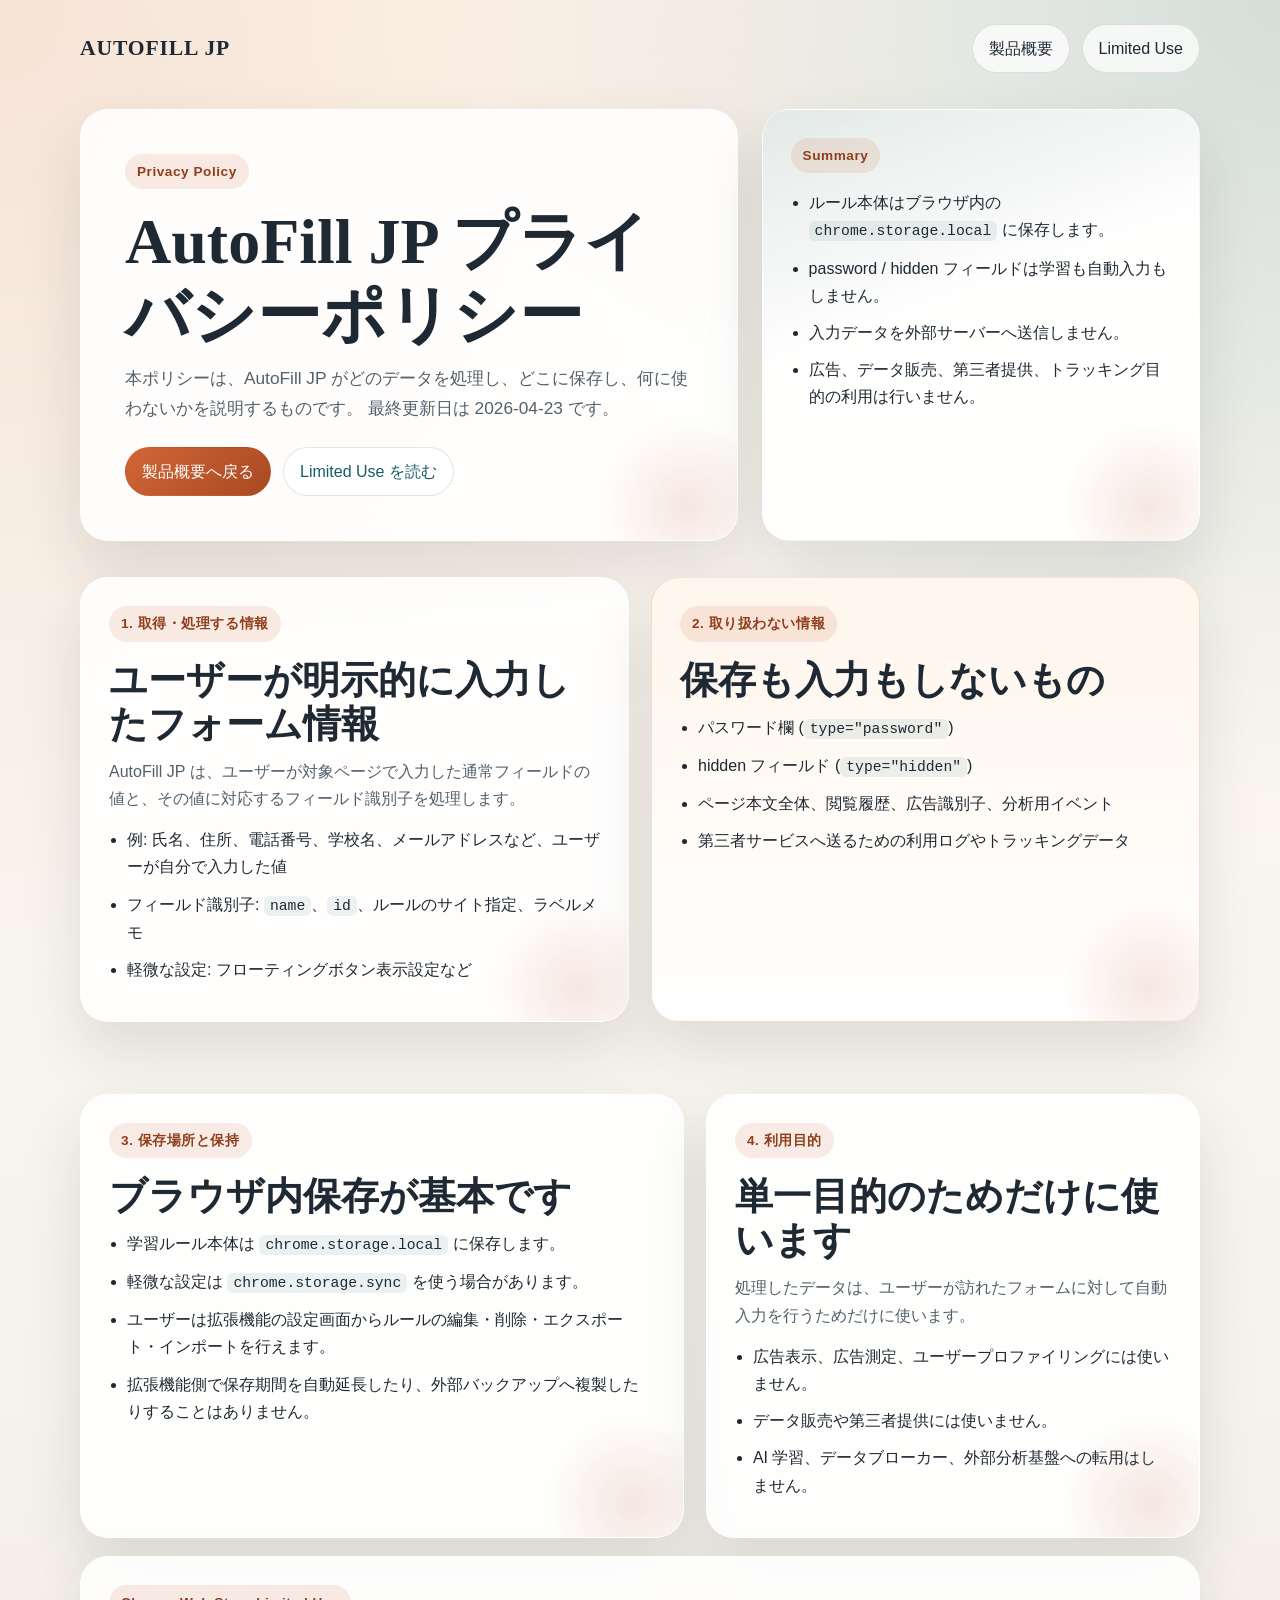
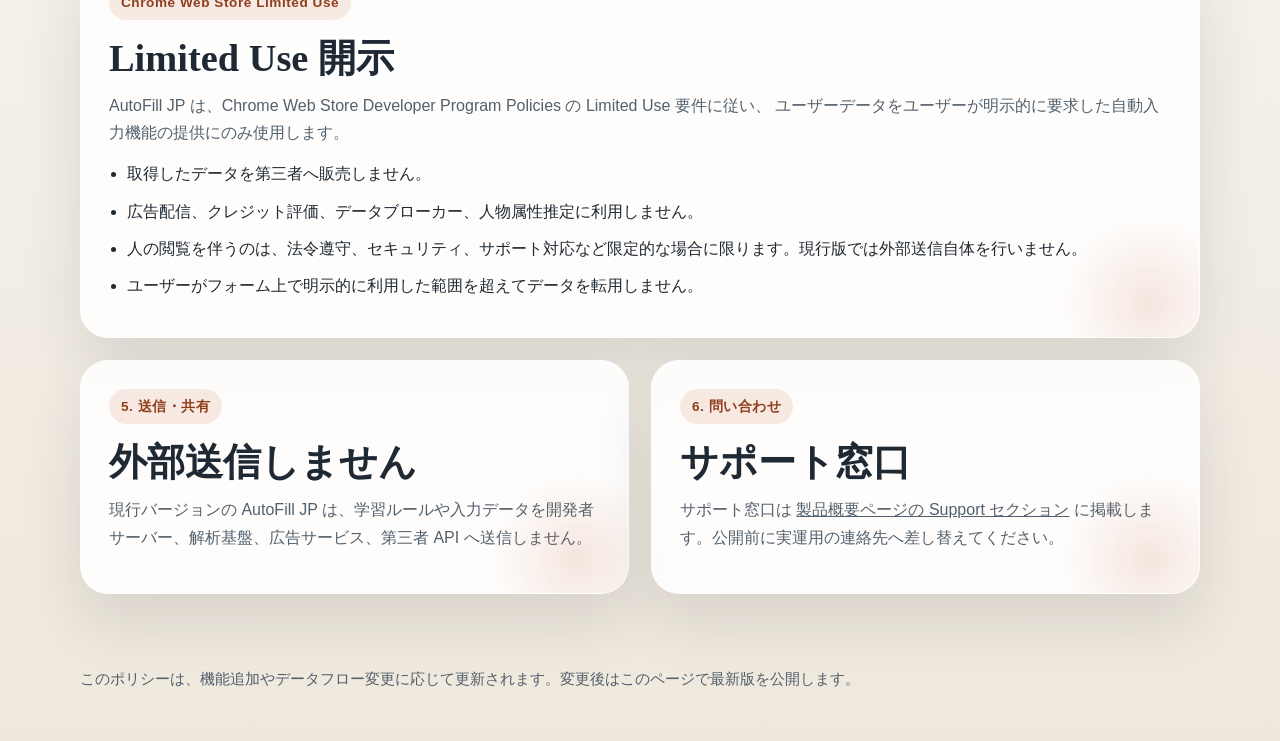
==== docs/privacy.html @ 1f1d7c93 "Prepare AutoFill JP for public release" ====
<!DOCTYPE html>
<html lang="ja">
<head>
  <meta charset="UTF-8">
  <meta name="viewport" content="width=device-width, initial-scale=1.0">
  <title>AutoFill JP | プライバシーポリシー</title>
  <meta name="description" content="AutoFill JP のプライバシーポリシーと Chrome Web Store Limited Use 開示です。">
  <link rel="stylesheet" href="site.css">
</head>
<body>
  <header class="site-header">
    <div class="shell nav">
      <div class="brand">AutoFill JP</div>
      <nav class="nav-links" aria-label="グローバルナビゲーション">
        <a href="./index.html">製品概要</a>
        <a href="#limited-use">Limited Use</a>
      </nav>
    </div>
  </header>

  <main class="shell">
    <section class="hero">
      <article class="hero-copy">
        <p class="eyebrow">Privacy Policy</p>
        <h1>AutoFill JP プライバシーポリシー</h1>
        <p class="lead">
          本ポリシーは、AutoFill JP がどのデータを処理し、どこに保存し、何に使わないかを説明するものです。
          最終更新日は 2026-04-23 です。
        </p>
        <div class="hero-actions">
          <a class="button-link primary" href="./index.html">製品概要へ戻る</a>
          <a class="button-link secondary" href="#limited-use">Limited Use を読む</a>
        </div>
      </article>

      <aside class="hero-panel">
        <p class="eyebrow">Summary</p>
        <ul>
          <li>ルール本体はブラウザ内の <code>chrome.storage.local</code> に保存します。</li>
          <li>password / hidden フィールドは学習も自動入力もしません。</li>
          <li>入力データを外部サーバーへ送信しません。</li>
          <li>広告、データ販売、第三者提供、トラッキング目的の利用は行いません。</li>
        </ul>
      </aside>
    </section>

    <section class="grid">
      <article class="card">
        <p class="eyebrow">1. 取得・処理する情報</p>
        <h2>ユーザーが明示的に入力したフォーム情報</h2>
        <p>AutoFill JP は、ユーザーが対象ページで入力した通常フィールドの値と、その値に対応するフィールド識別子を処理します。</p>
        <ul class="check-list">
          <li>例: 氏名、住所、電話番号、学校名、メールアドレスなど、ユーザーが自分で入力した値</li>
          <li>フィールド識別子: <code>name</code>、<code>id</code>、ルールのサイト指定、ラベルメモ</li>
          <li>軽微な設定: フローティングボタン表示設定など</li>
        </ul>
      </article>

      <article class="card caution">
        <p class="eyebrow">2. 取り扱わない情報</p>
        <h2>保存も入力もしないもの</h2>
        <ul class="check-list">
          <li>パスワード欄 (<code>type="password"</code>)</li>
          <li>hidden フィールド (<code>type="hidden"</code>)</li>
          <li>ページ本文全体、閲覧履歴、広告識別子、分析用イベント</li>
          <li>第三者サービスへ送るための利用ログやトラッキングデータ</li>
        </ul>
      </article>
    </section>

    <section class="split">
      <article class="card">
        <p class="eyebrow">3. 保存場所と保持</p>
        <h2>ブラウザ内保存が基本です</h2>
        <ul class="stack-list">
          <li>学習ルール本体は <code>chrome.storage.local</code> に保存します。</li>
          <li>軽微な設定は <code>chrome.storage.sync</code> を使う場合があります。</li>
          <li>ユーザーは拡張機能の設定画面からルールの編集・削除・エクスポート・インポートを行えます。</li>
          <li>拡張機能側で保存期間を自動延長したり、外部バックアップへ複製したりすることはありません。</li>
        </ul>
      </article>

      <article class="card">
        <p class="eyebrow">4. 利用目的</p>
        <h2>単一目的のためだけに使います</h2>
        <p>処理したデータは、ユーザーが訪れたフォームに対して自動入力を行うためだけに使います。</p>
        <ul class="stack-list">
          <li>広告表示、広告測定、ユーザープロファイリングには使いません。</li>
          <li>データ販売や第三者提供には使いません。</li>
          <li>AI 学習、データブローカー、外部分析基盤への転用はしません。</li>
        </ul>
      </article>
    </section>

    <section class="banner" id="limited-use">
      <p class="eyebrow">Chrome Web Store Limited Use</p>
      <h2>Limited Use 開示</h2>
      <p>
        AutoFill JP は、Chrome Web Store Developer Program Policies の Limited Use 要件に従い、
        ユーザーデータをユーザーが明示的に要求した自動入力機能の提供にのみ使用します。
      </p>
      <ul class="check-list">
        <li>取得したデータを第三者へ販売しません。</li>
        <li>広告配信、クレジット評価、データブローカー、人物属性推定に利用しません。</li>
        <li>人の閲覧を伴うのは、法令遵守、セキュリティ、サポート対応など限定的な場合に限ります。現行版では外部送信自体を行いません。</li>
        <li>ユーザーがフォーム上で明示的に利用した範囲を超えてデータを転用しません。</li>
      </ul>
    </section>

    <section class="grid">
      <article class="card">
        <p class="eyebrow">5. 送信・共有</p>
        <h2>外部送信しません</h2>
        <p>現行バージョンの AutoFill JP は、学習ルールや入力データを開発者サーバー、解析基盤、広告サービス、第三者 API へ送信しません。</p>
      </article>

      <article class="card">
        <p class="eyebrow">6. 問い合わせ</p>
        <h2>サポート窓口</h2>
        <p>サポート窓口は <a href="./index.html#support">製品概要ページの Support セクション</a> に掲載します。公開前に実運用の連絡先へ差し替えてください。</p>
      </article>
    </section>
  </main>

  <footer class="shell site-footer">
    <p>このポリシーは、機能追加やデータフロー変更に応じて更新されます。変更後はこのページで最新版を公開します。</p>
  </footer>
</body>
</html>
---- docs/site.css ----
:root {
  color-scheme: light;
  --bg: #f6f3ed;
  --surface: rgba(255, 255, 255, 0.88);
  --surface-strong: #fffdf9;
  --ink: #1f2933;
  --muted: #52606d;
  --line: rgba(31, 41, 51, 0.12);
  --accent: #c05a2b;
  --accent-deep: #8f3f1d;
  --accent-soft: rgba(192, 90, 43, 0.12);
  --teal: #175d66;
  --shadow: 0 28px 60px rgba(31, 41, 51, 0.12);
  --radius-xl: 28px;
  --radius-lg: 18px;
  --radius-md: 12px;
}

* {
  box-sizing: border-box;
}

html {
  scroll-behavior: smooth;
}

body {
  margin: 0;
  min-height: 100vh;
  font-family: "Avenir Next", "Hiragino Sans", "Yu Gothic", "BIZ UDPGothic", sans-serif;
  color: var(--ink);
  background:
    radial-gradient(circle at top left, rgba(192, 90, 43, 0.14), transparent 36%),
    radial-gradient(circle at top right, rgba(23, 93, 102, 0.18), transparent 30%),
    linear-gradient(180deg, #fffaf2 0%, var(--bg) 58%, #efe8dd 100%);
  line-height: 1.7;
}

a {
  color: inherit;
}

.shell {
  width: min(1120px, calc(100% - 40px));
  margin: 0 auto;
}

.site-header {
  padding: 24px 0 8px;
}

.nav {
  display: flex;
  align-items: center;
  justify-content: space-between;
  gap: 16px;
}

.brand {
  font-family: "Iowan Old Style", "Times New Roman", serif;
  font-size: 1.35rem;
  font-weight: 700;
  letter-spacing: 0.04em;
  text-transform: uppercase;
}

.nav-links {
  display: flex;
  gap: 12px;
  flex-wrap: wrap;
}

.nav-links a,
.button-link {
  display: inline-flex;
  align-items: center;
  justify-content: center;
  gap: 8px;
  padding: 10px 16px;
  border-radius: 999px;
  border: 1px solid var(--line);
  background: rgba(255, 255, 255, 0.72);
  text-decoration: none;
  transition: transform 0.18s ease, background 0.18s ease, border-color 0.18s ease;
}

.nav-links a:hover,
.button-link:hover {
  transform: translateY(-1px);
  background: rgba(255, 255, 255, 0.96);
  border-color: rgba(31, 41, 51, 0.22);
}

.hero {
  display: grid;
  grid-template-columns: minmax(0, 1.2fr) minmax(280px, 0.8fr);
  gap: 24px;
  padding: 28px 0 18px;
}

.hero-copy,
.hero-panel,
.card,
.banner {
  position: relative;
  overflow: hidden;
  border: 1px solid rgba(255, 255, 255, 0.5);
  border-radius: var(--radius-xl);
  background: var(--surface);
  box-shadow: var(--shadow);
  backdrop-filter: blur(18px);
}

.hero-copy {
  padding: 44px;
}

.hero-copy::after,
.hero-panel::after,
.card::after,
.banner::after {
  content: "";
  position: absolute;
  inset: auto -40px -56px auto;
  width: 180px;
  height: 180px;
  border-radius: 50%;
  background: radial-gradient(circle, rgba(192, 90, 43, 0.14), transparent 68%);
  pointer-events: none;
}

.eyebrow {
  display: inline-flex;
  align-items: center;
  gap: 8px;
  margin: 0 0 16px;
  padding: 6px 12px;
  border-radius: 999px;
  background: var(--accent-soft);
  color: var(--accent-deep);
  font-size: 0.85rem;
  font-weight: 700;
  letter-spacing: 0.04em;
}

h1,
h2,
h3 {
  margin: 0 0 12px;
  line-height: 1.15;
}

h1 {
  font-family: "Iowan Old Style", "Times New Roman", serif;
  font-size: clamp(2.5rem, 5vw, 4.5rem);
}

h2 {
  font-family: "Iowan Old Style", "Times New Roman", serif;
  font-size: clamp(1.8rem, 3vw, 2.4rem);
}

h3 {
  font-size: 1.05rem;
}

p {
  margin: 0 0 14px;
  color: var(--muted);
}

.lead {
  font-size: 1.08rem;
  max-width: 38rem;
}

.hero-actions {
  display: flex;
  gap: 12px;
  flex-wrap: wrap;
  margin-top: 24px;
}

.button-link.primary {
  background: linear-gradient(135deg, #d16636 0%, #a94922 100%);
  color: #fff;
  border-color: transparent;
}

.button-link.secondary {
  color: var(--teal);
}

.hero-panel {
  padding: 28px;
  background:
    linear-gradient(160deg, rgba(23, 93, 102, 0.12), rgba(255, 255, 255, 0.88) 45%),
    var(--surface-strong);
}

.hero-panel ul,
.check-list,
.stack-list {
  margin: 0;
  padding-left: 18px;
  color: var(--ink);
}

.hero-panel li,
.check-list li,
.stack-list li {
  margin-bottom: 10px;
}

.grid {
  display: grid;
  grid-template-columns: repeat(2, minmax(0, 1fr));
  gap: 22px;
  margin: 18px 0 72px;
}

.card {
  padding: 28px;
}

.card.kicker {
  background:
    linear-gradient(180deg, rgba(255, 255, 255, 0.94), rgba(250, 244, 235, 0.96)),
    var(--surface);
}

.card.caution {
  background:
    linear-gradient(180deg, rgba(255, 245, 235, 0.94), rgba(255, 255, 255, 0.94)),
    var(--surface);
  border-color: rgba(192, 90, 43, 0.18);
}

.banner {
  padding: 28px;
  margin: 18px 0 22px;
}

.pill-row {
  display: flex;
  flex-wrap: wrap;
  gap: 10px;
  margin-top: 18px;
}

.pill {
  display: inline-flex;
  align-items: center;
  padding: 7px 12px;
  border-radius: 999px;
  background: rgba(23, 93, 102, 0.1);
  color: var(--teal);
  font-size: 0.92rem;
  font-weight: 700;
}

.split {
  display: grid;
  grid-template-columns: 1.1fr 0.9fr;
  gap: 22px;
}

.meta {
  display: grid;
  gap: 14px;
}

.meta-block {
  padding: 18px 20px;
  border-radius: var(--radius-lg);
  background: rgba(255, 255, 255, 0.64);
  border: 1px solid rgba(31, 41, 51, 0.08);
}

.meta-label {
  margin: 0 0 4px;
  color: var(--accent-deep);
  font-size: 0.84rem;
  font-weight: 700;
  text-transform: uppercase;
  letter-spacing: 0.05em;
}

.contact-list {
  margin: 18px 0 0;
  display: grid;
  gap: 12px;
}

.contact-list div {
  padding: 14px 16px;
  border-radius: var(--radius-md);
  border: 1px solid rgba(31, 41, 51, 0.08);
  background: rgba(255, 255, 255, 0.72);
}

.contact-list dt {
  margin-bottom: 4px;
  color: var(--accent-deep);
  font-size: 0.84rem;
  font-weight: 700;
}

.contact-list dd {
  margin: 0;
}

.fine-print,
.site-footer {
  color: #62707c;
  font-size: 0.94rem;
}

.site-footer {
  padding: 0 0 36px;
}

code {
  padding: 2px 6px;
  border-radius: 6px;
  background: rgba(23, 93, 102, 0.08);
  font-family: "SF Mono", Consolas, monospace;
  font-size: 0.92em;
}

@media (max-width: 860px) {
  .hero,
  .grid,
  .split {
    grid-template-columns: 1fr;
  }

  .hero-copy,
  .hero-panel,
  .card,
  .banner {
    padding: 24px;
  }

  .shell {
    width: min(100% - 24px, 1120px);
  }
}

@media (max-width: 520px) {
  .nav {
    flex-direction: column;
    align-items: flex-start;
  }

  .hero-actions,
  .nav-links {
    width: 100%;
  }

  .nav-links a,
  .button-link {
    width: 100%;
  }
}
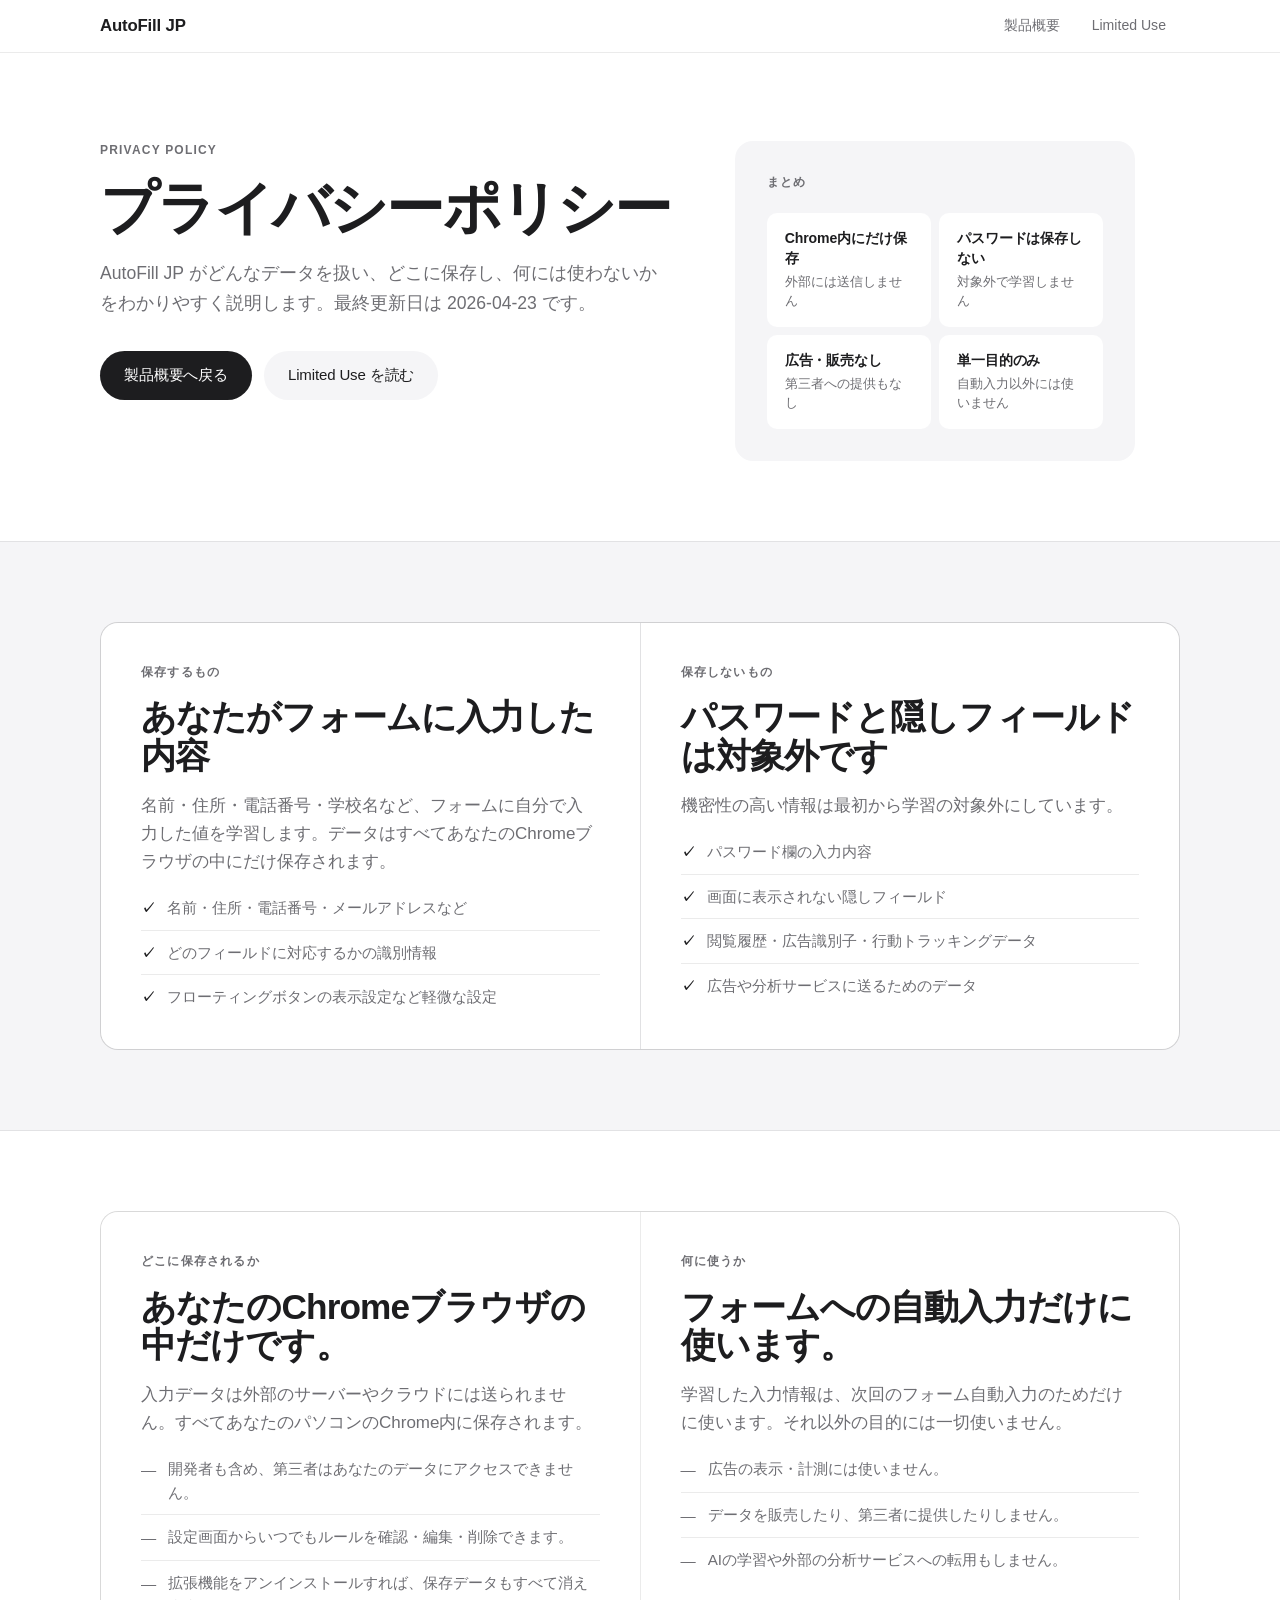
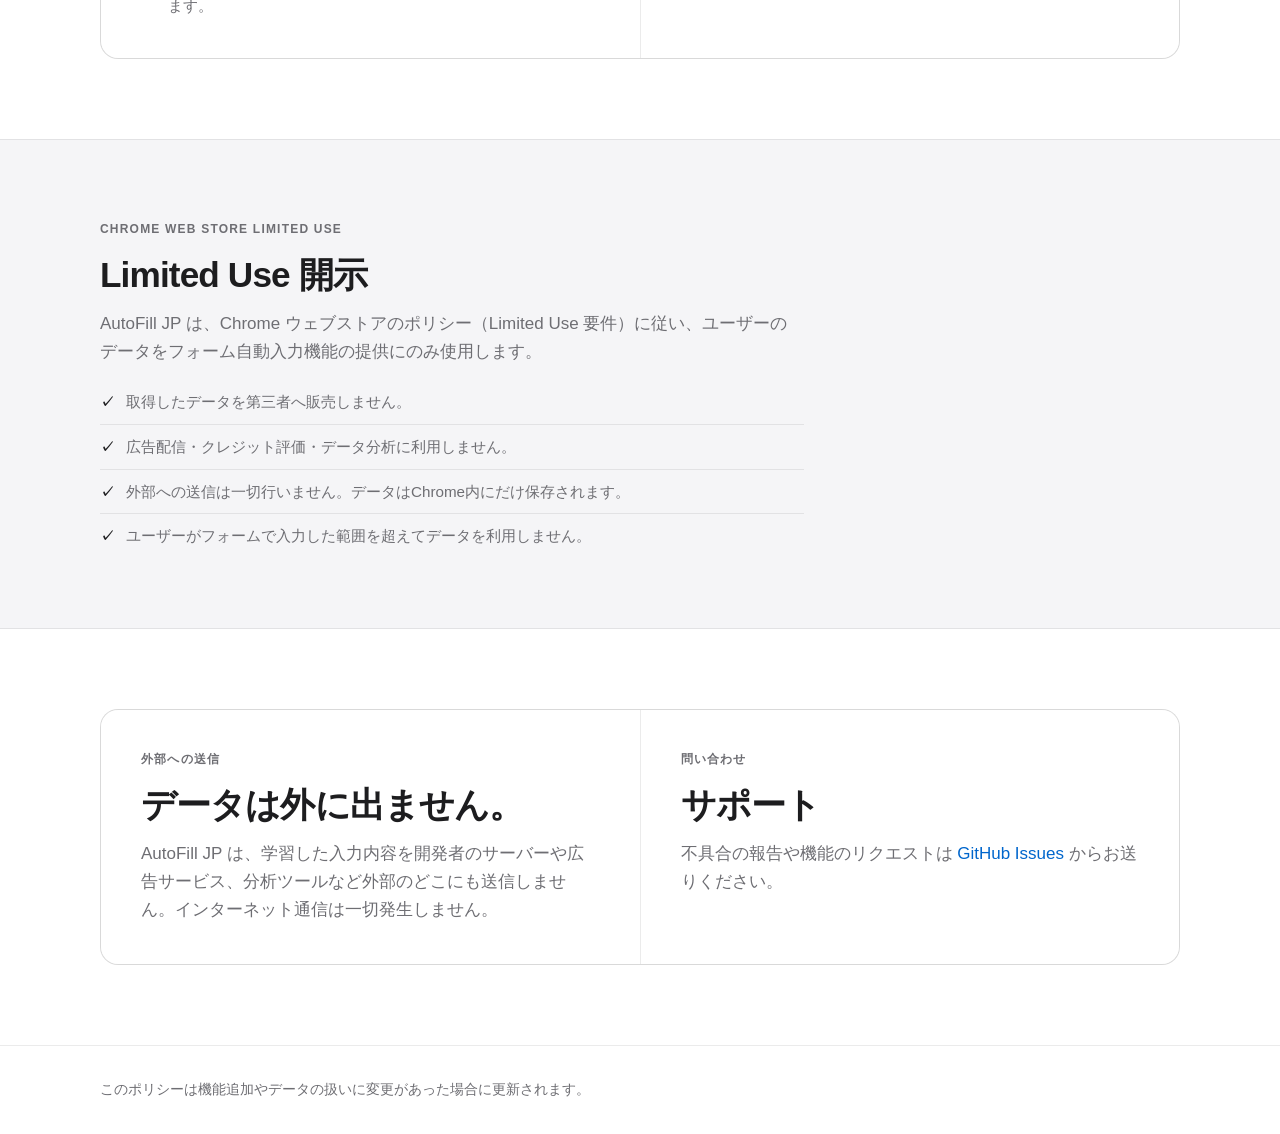
==== commit c8c9a306: "Redesign LP to Apple-style and update extension description - Rewrite site.css: white/gray sections," ====
--- a/docs/privacy.html
+++ b/docs/privacy.html
@@ -8,6 +8,7 @@
   <link rel="stylesheet" href="site.css">
 </head>
 <body>
+
   <header class="site-header">
     <div class="shell nav">
       <div class="brand">AutoFill JP</div>
@@ -18,112 +19,149 @@
     </div>
   </header>
 
-  <main class="shell">
-    <section class="hero">
-      <article class="hero-copy">
-        <p class="eyebrow">Privacy Policy</p>
-        <h1>AutoFill JP プライバシーポリシー</h1>
-        <p class="lead">
-          本ポリシーは、AutoFill JP がどのデータを処理し、どこに保存し、何に使わないかを説明するものです。
-          最終更新日は 2026-04-23 です。
-        </p>
-        <div class="hero-actions">
-          <a class="button-link primary" href="./index.html">製品概要へ戻る</a>
-          <a class="button-link secondary" href="#limited-use">Limited Use を読む</a>
+  <main>
+
+    <!-- Hero -->
+    <section class="s-hero">
+      <div class="shell">
+        <div class="hero">
+          <div class="hero-copy">
+            <p class="eyebrow">Privacy Policy</p>
+            <h1>プライバシーポリシー</h1>
+            <p class="lead">
+              AutoFill JP がどんなデータを扱い、どこに保存し、何には使わないかをわかりやすく説明します。最終更新日は 2026-04-23 です。
+            </p>
+            <div class="hero-actions">
+              <a class="btn primary" href="./index.html">製品概要へ戻る</a>
+              <a class="btn secondary" href="#limited-use">Limited Use を読む</a>
+            </div>
+          </div>
+          <div class="hero-panel">
+            <p class="eyebrow">まとめ</p>
+            <div class="feat-grid">
+              <div class="feat">
+                <p class="feat-title">Chrome内にだけ保存</p>
+                <p class="feat-desc">外部には送信しません</p>
+              </div>
+              <div class="feat">
+                <p class="feat-title">パスワードは保存しない</p>
+                <p class="feat-desc">対象外で学習しません</p>
+              </div>
+              <div class="feat">
+                <p class="feat-title">広告・販売なし</p>
+                <p class="feat-desc">第三者への提供もなし</p>
+              </div>
+              <div class="feat">
+                <p class="feat-title">単一目的のみ</p>
+                <p class="feat-desc">自動入力以外には使いません</p>
+              </div>
+            </div>
+          </div>
         </div>
-      </article>
-
-      <aside class="hero-panel">
-        <p class="eyebrow">Summary</p>
-        <ul>
-          <li>ルール本体はブラウザ内の <code>chrome.storage.local</code> に保存します。</li>
-          <li>password / hidden フィールドは学習も自動入力もしません。</li>
-          <li>入力データを外部サーバーへ送信しません。</li>
-          <li>広告、データ販売、第三者提供、トラッキング目的の利用は行いません。</li>
-        </ul>
-      </aside>
+      </div>
     </section>
 
-    <section class="grid">
-      <article class="card">
-        <p class="eyebrow">1. 取得・処理する情報</p>
-        <h2>ユーザーが明示的に入力したフォーム情報</h2>
-        <p>AutoFill JP は、ユーザーが対象ページで入力した通常フィールドの値と、その値に対応するフィールド識別子を処理します。</p>
-        <ul class="check-list">
-          <li>例: 氏名、住所、電話番号、学校名、メールアドレスなど、ユーザーが自分で入力した値</li>
-          <li>フィールド識別子: <code>name</code>、<code>id</code>、ルールのサイト指定、ラベルメモ</li>
-          <li>軽微な設定: フローティングボタン表示設定など</li>
-        </ul>
-      </article>
-
-      <article class="card caution">
-        <p class="eyebrow">2. 取り扱わない情報</p>
-        <h2>保存も入力もしないもの</h2>
-        <ul class="check-list">
-          <li>パスワード欄 (<code>type="password"</code>)</li>
-          <li>hidden フィールド (<code>type="hidden"</code>)</li>
-          <li>ページ本文全体、閲覧履歴、広告識別子、分析用イベント</li>
-          <li>第三者サービスへ送るための利用ログやトラッキングデータ</li>
-        </ul>
-      </article>
+    <!-- 保存するもの / 保存しないもの -->
+    <section class="s-gray">
+      <div class="shell">
+        <div class="grid">
+          <article class="card">
+            <p class="eyebrow">保存するもの</p>
+            <h2>あなたがフォームに入力した内容</h2>
+            <p>名前・住所・電話番号・学校名など、フォームに自分で入力した値を学習します。データはすべてあなたのChromeブラウザの中にだけ保存されます。</p>
+            <ul class="check-list">
+              <li>名前・住所・電話番号・メールアドレスなど</li>
+              <li>どのフィールドに対応するかの識別情報</li>
+              <li>フローティングボタンの表示設定など軽微な設定</li>
+            </ul>
+          </article>
+          <article class="card">
+            <p class="eyebrow">保存しないもの</p>
+            <h2>パスワードと隠しフィールドは対象外です</h2>
+            <p>機密性の高い情報は最初から学習の対象外にしています。</p>
+            <ul class="check-list">
+              <li>パスワード欄の入力内容</li>
+              <li>画面に表示されない隠しフィールド</li>
+              <li>閲覧履歴・広告識別子・行動トラッキングデータ</li>
+              <li>広告や分析サービスに送るためのデータ</li>
+            </ul>
+          </article>
+        </div>
+      </div>
     </section>
 
-    <section class="split">
-      <article class="card">
-        <p class="eyebrow">3. 保存場所と保持</p>
-        <h2>ブラウザ内保存が基本です</h2>
-        <ul class="stack-list">
-          <li>学習ルール本体は <code>chrome.storage.local</code> に保存します。</li>
-          <li>軽微な設定は <code>chrome.storage.sync</code> を使う場合があります。</li>
-          <li>ユーザーは拡張機能の設定画面からルールの編集・削除・エクスポート・インポートを行えます。</li>
-          <li>拡張機能側で保存期間を自動延長したり、外部バックアップへ複製したりすることはありません。</li>
-        </ul>
-      </article>
-
-      <article class="card">
-        <p class="eyebrow">4. 利用目的</p>
-        <h2>単一目的のためだけに使います</h2>
-        <p>処理したデータは、ユーザーが訪れたフォームに対して自動入力を行うためだけに使います。</p>
-        <ul class="stack-list">
-          <li>広告表示、広告測定、ユーザープロファイリングには使いません。</li>
-          <li>データ販売や第三者提供には使いません。</li>
-          <li>AI 学習、データブローカー、外部分析基盤への転用はしません。</li>
-        </ul>
-      </article>
+    <!-- 保存場所 / 使い道 -->
+    <section class="s-white">
+      <div class="shell">
+        <div class="split">
+          <article class="card">
+            <p class="eyebrow">どこに保存されるか</p>
+            <h2>あなたのChromeブラウザの中だけです。</h2>
+            <p>入力データは外部のサーバーやクラウドには送られません。すべてあなたのパソコンのChrome内に保存されます。</p>
+            <ul class="stack-list">
+              <li>開発者も含め、第三者はあなたのデータにアクセスできません。</li>
+              <li>設定画面からいつでもルールを確認・編集・削除できます。</li>
+              <li>拡張機能をアンインストールすれば、保存データもすべて消えます。</li>
+            </ul>
+          </article>
+          <article class="card">
+            <p class="eyebrow">何に使うか</p>
+            <h2>フォームへの自動入力だけに使います。</h2>
+            <p>学習した入力情報は、次回のフォーム自動入力のためだけに使います。それ以外の目的には一切使いません。</p>
+            <ul class="stack-list">
+              <li>広告の表示・計測には使いません。</li>
+              <li>データを販売したり、第三者に提供したりしません。</li>
+              <li>AIの学習や外部の分析サービスへの転用もしません。</li>
+            </ul>
+          </article>
+        </div>
+      </div>
     </section>
 
-    <section class="banner" id="limited-use">
-      <p class="eyebrow">Chrome Web Store Limited Use</p>
-      <h2>Limited Use 開示</h2>
-      <p>
-        AutoFill JP は、Chrome Web Store Developer Program Policies の Limited Use 要件に従い、
-        ユーザーデータをユーザーが明示的に要求した自動入力機能の提供にのみ使用します。
-      </p>
-      <ul class="check-list">
-        <li>取得したデータを第三者へ販売しません。</li>
-        <li>広告配信、クレジット評価、データブローカー、人物属性推定に利用しません。</li>
-        <li>人の閲覧を伴うのは、法令遵守、セキュリティ、サポート対応など限定的な場合に限ります。現行版では外部送信自体を行いません。</li>
-        <li>ユーザーがフォーム上で明示的に利用した範囲を超えてデータを転用しません。</li>
-      </ul>
+    <!-- Limited Use -->
+    <section class="s-gray" id="limited-use">
+      <div class="shell">
+        <div class="prose">
+          <p class="eyebrow">Chrome Web Store Limited Use</p>
+          <h2>Limited Use 開示</h2>
+          <p>
+            AutoFill JP は、Chrome ウェブストアのポリシー（Limited Use 要件）に従い、ユーザーのデータをフォーム自動入力機能の提供にのみ使用します。
+          </p>
+          <ul class="check-list">
+            <li>取得したデータを第三者へ販売しません。</li>
+            <li>広告配信・クレジット評価・データ分析に利用しません。</li>
+            <li>外部への送信は一切行いません。データはChrome内にだけ保存されます。</li>
+            <li>ユーザーがフォームで入力した範囲を超えてデータを利用しません。</li>
+          </ul>
+        </div>
+      </div>
     </section>
 
-    <section class="grid">
-      <article class="card">
-        <p class="eyebrow">5. 送信・共有</p>
-        <h2>外部送信しません</h2>
-        <p>現行バージョンの AutoFill JP は、学習ルールや入力データを開発者サーバー、解析基盤、広告サービス、第三者 API へ送信しません。</p>
-      </article>
+    <!-- 外部送信 / 問い合わせ -->
+    <section class="s-white">
+      <div class="shell">
+        <div class="grid">
+          <article class="card">
+            <p class="eyebrow">外部への送信</p>
+            <h2>データは外に出ません。</h2>
+            <p>AutoFill JP は、学習した入力内容を開発者のサーバーや広告サービス、分析ツールなど外部のどこにも送信しません。インターネット通信は一切発生しません。</p>
+          </article>
+          <article class="card">
+            <p class="eyebrow">問い合わせ</p>
+            <h2>サポート</h2>
+            <p>不具合の報告や機能のリクエストは <a href="./index.html#support">GitHub Issues</a> からお送りください。</p>
+          </article>
+        </div>
+      </div>
+    </section>
 
-      <article class="card">
-        <p class="eyebrow">6. 問い合わせ</p>
-        <h2>サポート窓口</h2>
-        <p>サポート窓口は <a href="./index.html#support">製品概要ページの Support セクション</a> に掲載します。公開前に実運用の連絡先へ差し替えてください。</p>
-      </article>
-    </section>
   </main>
 
-  <footer class="shell site-footer">
-    <p>このポリシーは、機能追加やデータフロー変更に応じて更新されます。変更後はこのページで最新版を公開します。</p>
+  <footer class="site-footer">
+    <div class="shell">
+      <p>このポリシーは機能追加やデータの扱いに変更があった場合に更新されます。</p>
+    </div>
   </footer>
+
 </body>
 </html>
--- a/docs/site.css
+++ b/docs/site.css
@@ -1,22 +1,15 @@
 :root {
-  color-scheme: light;
-  --bg: #f6f3ed;
-  --surface: rgba(255, 255, 255, 0.88);
-  --surface-strong: #fffdf9;
-  --ink: #1f2933;
-  --muted: #52606d;
-  --line: rgba(31, 41, 51, 0.12);
-  --accent: #c05a2b;
-  --accent-deep: #8f3f1d;
-  --accent-soft: rgba(192, 90, 43, 0.12);
-  --teal: #175d66;
-  --shadow: 0 28px 60px rgba(31, 41, 51, 0.12);
-  --radius-xl: 28px;
-  --radius-lg: 18px;
-  --radius-md: 12px;
-}
-
-* {
+  --bg: #ffffff;
+  --bg-alt: #f5f5f7;
+  --ink: #1d1d1f;
+  --muted: #6e6e73;
+  --line: rgba(0, 0, 0, 0.08);
+  --blue: #0066cc;
+  --radius: 18px;
+  --radius-sm: 12px;
+}
+
+*, *::before, *::after {
   box-sizing: border-box;
 }
 
@@ -26,340 +19,478 @@
 
 body {
   margin: 0;
-  min-height: 100vh;
-  font-family: "Avenir Next", "Hiragino Sans", "Yu Gothic", "BIZ UDPGothic", sans-serif;
-  color: var(--ink);
-  background:
-    radial-gradient(circle at top left, rgba(192, 90, 43, 0.14), transparent 36%),
-    radial-gradient(circle at top right, rgba(23, 93, 102, 0.18), transparent 30%),
-    linear-gradient(180deg, #fffaf2 0%, var(--bg) 58%, #efe8dd 100%);
-  line-height: 1.7;
+  background: var(--bg);
+  color: var(--ink);
+  font-family: -apple-system, BlinkMacSystemFont, "SF Pro Text", "Hiragino Sans",
+    "Yu Gothic UI", "BIZ UDPGothic", sans-serif;
+  font-size: 17px;
+  line-height: 1.65;
+  -webkit-font-smoothing: antialiased;
+  -moz-osx-font-smoothing: grayscale;
 }
 
 a {
-  color: inherit;
+  color: var(--blue);
+  text-decoration: none;
+}
+
+a:hover {
+  text-decoration: underline;
 }
 
 .shell {
-  width: min(1120px, calc(100% - 40px));
-  margin: 0 auto;
-}
+  width: min(1080px, calc(100% - 48px));
+  margin-inline: auto;
+}
+
+/* ── NAV ── */
 
 .site-header {
-  padding: 24px 0 8px;
+  position: sticky;
+  top: 0;
+  z-index: 100;
+  background: rgba(255, 255, 255, 0.82);
+  backdrop-filter: saturate(180%) blur(20px);
+  -webkit-backdrop-filter: saturate(180%) blur(20px);
+  border-bottom: 1px solid var(--line);
 }
 
 .nav {
   display: flex;
   align-items: center;
   justify-content: space-between;
-  gap: 16px;
+  height: 52px;
 }
 
 .brand {
-  font-family: "Iowan Old Style", "Times New Roman", serif;
-  font-size: 1.35rem;
+  font-size: 1.05rem;
+  font-weight: 600;
+  color: var(--ink);
+  letter-spacing: -0.01em;
+}
+
+.nav-links {
+  display: flex;
+  gap: 4px;
+}
+
+.nav-links a {
+  display: inline-flex;
+  align-items: center;
+  padding: 6px 14px;
+  border-radius: 999px;
+  font-size: 0.88rem;
+  color: var(--muted);
+  text-decoration: none;
+  transition: background 0.15s, color 0.15s;
+}
+
+.nav-links a:hover {
+  background: var(--bg-alt);
+  color: var(--ink);
+  text-decoration: none;
+}
+
+/* ── SECTIONS ── */
+
+.s-hero {
+  padding: 88px 0 80px;
+}
+
+.s-white {
+  padding: 80px 0;
+}
+
+.s-gray {
+  background: var(--bg-alt);
+  border-top: 1px solid var(--line);
+  border-bottom: 1px solid var(--line);
+  padding: 80px 0;
+}
+
+/* ── HERO ── */
+
+.hero {
+  display: grid;
+  grid-template-columns: 1.1fr 0.9fr;
+  gap: 64px;
+  align-items: start;
+}
+
+.eyebrow {
+  display: block;
+  margin: 0 0 16px;
+  font-size: 0.75rem;
+  font-weight: 600;
+  letter-spacing: 0.1em;
+  text-transform: uppercase;
+  color: var(--muted);
+}
+
+h1 {
+  margin: 0 0 20px;
+  font-family: -apple-system, BlinkMacSystemFont, "SF Pro Display",
+    "Hiragino Sans", sans-serif;
+  font-size: clamp(2.2rem, 4.5vw, 3.6rem);
   font-weight: 700;
-  letter-spacing: 0.04em;
-  text-transform: uppercase;
-}
-
-.nav-links {
+  line-height: 1.08;
+  letter-spacing: -0.03em;
+  color: var(--ink);
+  word-break: keep-all;
+  overflow-wrap: break-word;
+}
+
+h2 {
+  margin: 0 0 16px;
+  font-family: -apple-system, BlinkMacSystemFont, "SF Pro Display",
+    "Hiragino Sans", sans-serif;
+  font-size: clamp(1.6rem, 3vw, 2.2rem);
+  font-weight: 700;
+  line-height: 1.1;
+  letter-spacing: -0.025em;
+  color: var(--ink);
+}
+
+h3 {
+  margin: 0 0 8px;
+  font-size: 1.05rem;
+  font-weight: 600;
+  letter-spacing: -0.01em;
+  color: var(--ink);
+}
+
+p {
+  margin: 0 0 14px;
+  color: var(--muted);
+}
+
+p:last-child {
+  margin-bottom: 0;
+}
+
+.lead {
+  font-size: 1.1rem;
+  line-height: 1.7;
+  color: var(--muted);
+}
+
+.hero-actions {
   display: flex;
   gap: 12px;
   flex-wrap: wrap;
-}
-
-.nav-links a,
+  margin-top: 32px;
+}
+
+.btn,
 .button-link {
   display: inline-flex;
   align-items: center;
   justify-content: center;
+  padding: 12px 24px;
+  border-radius: 980px;
+  font-size: 0.94rem;
+  font-weight: 500;
+  letter-spacing: -0.01em;
+  text-decoration: none;
+  transition: opacity 0.15s, transform 0.15s;
+  cursor: pointer;
+}
+
+.btn:hover,
+.button-link:hover {
+  opacity: 0.82;
+  transform: translateY(-1px);
+  text-decoration: none;
+}
+
+.btn.primary,
+.button-link.primary {
+  background: var(--ink);
+  color: #fff;
+}
+
+.btn.secondary,
+.button-link.secondary {
+  background: var(--bg-alt);
+  color: var(--ink);
+}
+
+/* ── HERO PANEL ── */
+
+.hero-panel {
+  background: var(--bg-alt);
+  border-radius: var(--radius);
+  padding: 32px;
+}
+
+.feat-grid {
+  display: grid;
+  grid-template-columns: 1fr 1fr;
   gap: 8px;
-  padding: 10px 16px;
-  border-radius: 999px;
+  margin-top: 20px;
+}
+
+.feat {
+  background: var(--bg);
+  border-radius: 10px;
+  padding: 16px 18px;
+}
+
+.feat-title {
+  font-size: 0.88rem;
+  font-weight: 600;
+  color: var(--ink);
+  margin: 0 0 4px;
+  letter-spacing: -0.01em;
+  line-height: 1.4;
+}
+
+.feat-desc {
+  font-size: 0.8rem;
+  color: var(--muted);
+  margin: 0;
+  line-height: 1.5;
+}
+
+/* ── CARD GRID / SPLIT ── */
+
+.grid,
+.split {
+  display: grid;
+  gap: 1px;
+  background: var(--line);
   border: 1px solid var(--line);
-  background: rgba(255, 255, 255, 0.72);
-  text-decoration: none;
-  transition: transform 0.18s ease, background 0.18s ease, border-color 0.18s ease;
-}
-
-.nav-links a:hover,
-.button-link:hover {
-  transform: translateY(-1px);
-  background: rgba(255, 255, 255, 0.96);
-  border-color: rgba(31, 41, 51, 0.22);
-}
-
-.hero {
+  border-radius: var(--radius);
+  overflow: hidden;
+}
+
+.grid { grid-template-columns: 1fr 1fr; }
+.split { grid-template-columns: 1fr 1fr; }
+
+.card {
+  background: var(--bg);
+  padding: 40px;
+}
+
+/* Cards inside gray section: keep white */
+.s-gray .card {
+  background: var(--bg);
+}
+
+/* ── LISTS ── */
+
+.check-list {
+  margin: 20px 0 0;
+  padding: 0;
+  list-style: none;
+}
+
+.check-list li {
+  display: flex;
+  align-items: flex-start;
+  gap: 12px;
+  padding: 10px 0;
+  border-bottom: 1px solid var(--line);
+  font-size: 0.95rem;
+  color: var(--muted);
+  line-height: 1.55;
+}
+
+.check-list li:first-child { padding-top: 0; }
+.check-list li:last-child { border-bottom: none; padding-bottom: 0; }
+
+.check-list li::before {
+  content: "✓";
+  flex-shrink: 0;
+  font-weight: 700;
+  color: var(--ink);
+  font-size: 0.85rem;
+  margin-top: 2px;
+}
+
+.stack-list {
+  margin: 20px 0 0;
+  padding: 0;
+  list-style: none;
+}
+
+.stack-list li {
+  display: flex;
+  align-items: flex-start;
+  gap: 12px;
+  padding: 10px 0;
+  border-bottom: 1px solid var(--line);
+  font-size: 0.95rem;
+  color: var(--muted);
+  line-height: 1.55;
+}
+
+.stack-list li:first-child { padding-top: 0; }
+.stack-list li:last-child { border-bottom: none; padding-bottom: 0; }
+
+.stack-list li::before {
+  content: "—";
+  flex-shrink: 0;
+  color: var(--muted);
+  margin-top: 1px;
+}
+
+/* ── META BLOCKS (permission list) ── */
+
+.meta {
   display: grid;
-  grid-template-columns: minmax(0, 1.2fr) minmax(280px, 0.8fr);
-  gap: 24px;
-  padding: 28px 0 18px;
-}
-
-.hero-copy,
-.hero-panel,
-.card,
-.banner {
-  position: relative;
+  gap: 1px;
+  background: var(--line);
+  border: 1px solid var(--line);
+  border-radius: var(--radius-sm);
   overflow: hidden;
-  border: 1px solid rgba(255, 255, 255, 0.5);
-  border-radius: var(--radius-xl);
-  background: var(--surface);
-  box-shadow: var(--shadow);
-  backdrop-filter: blur(18px);
-}
-
-.hero-copy {
-  padding: 44px;
-}
-
-.hero-copy::after,
-.hero-panel::after,
-.card::after,
-.banner::after {
-  content: "";
-  position: absolute;
-  inset: auto -40px -56px auto;
-  width: 180px;
-  height: 180px;
-  border-radius: 50%;
-  background: radial-gradient(circle, rgba(192, 90, 43, 0.14), transparent 68%);
-  pointer-events: none;
-}
-
-.eyebrow {
-  display: inline-flex;
-  align-items: center;
+  margin-top: 20px;
+}
+
+.meta-block {
+  background: var(--bg-alt);
+  padding: 20px 24px;
+}
+
+.meta-label {
+  display: block;
+  margin: 0 0 6px;
+  font-size: 0.75rem;
+  font-weight: 600;
+  text-transform: uppercase;
+  letter-spacing: 0.08em;
+  color: var(--muted);
+}
+
+/* ── PILLS ── */
+
+.pill-row {
+  display: flex;
+  flex-wrap: wrap;
   gap: 8px;
-  margin: 0 0 16px;
-  padding: 6px 12px;
-  border-radius: 999px;
-  background: var(--accent-soft);
-  color: var(--accent-deep);
-  font-size: 0.85rem;
-  font-weight: 700;
-  letter-spacing: 0.04em;
-}
-
-h1,
-h2,
-h3 {
-  margin: 0 0 12px;
-  line-height: 1.15;
-}
-
-h1 {
-  font-family: "Iowan Old Style", "Times New Roman", serif;
-  font-size: clamp(2.5rem, 5vw, 4.5rem);
-}
-
-h2 {
-  font-family: "Iowan Old Style", "Times New Roman", serif;
-  font-size: clamp(1.8rem, 3vw, 2.4rem);
-}
-
-h3 {
-  font-size: 1.05rem;
-}
-
-p {
-  margin: 0 0 14px;
-  color: var(--muted);
-}
-
-.lead {
-  font-size: 1.08rem;
-  max-width: 38rem;
-}
-
-.hero-actions {
-  display: flex;
-  gap: 12px;
-  flex-wrap: wrap;
   margin-top: 24px;
-}
-
-.button-link.primary {
-  background: linear-gradient(135deg, #d16636 0%, #a94922 100%);
-  color: #fff;
-  border-color: transparent;
-}
-
-.button-link.secondary {
-  color: var(--teal);
-}
-
-.hero-panel {
-  padding: 28px;
-  background:
-    linear-gradient(160deg, rgba(23, 93, 102, 0.12), rgba(255, 255, 255, 0.88) 45%),
-    var(--surface-strong);
-}
-
-.hero-panel ul,
-.check-list,
-.stack-list {
-  margin: 0;
-  padding-left: 18px;
-  color: var(--ink);
-}
-
-.hero-panel li,
-.check-list li,
-.stack-list li {
-  margin-bottom: 10px;
-}
-
-.grid {
-  display: grid;
-  grid-template-columns: repeat(2, minmax(0, 1fr));
-  gap: 22px;
-  margin: 18px 0 72px;
-}
-
-.card {
-  padding: 28px;
-}
-
-.card.kicker {
-  background:
-    linear-gradient(180deg, rgba(255, 255, 255, 0.94), rgba(250, 244, 235, 0.96)),
-    var(--surface);
-}
-
-.card.caution {
-  background:
-    linear-gradient(180deg, rgba(255, 245, 235, 0.94), rgba(255, 255, 255, 0.94)),
-    var(--surface);
-  border-color: rgba(192, 90, 43, 0.18);
-}
-
-.banner {
-  padding: 28px;
-  margin: 18px 0 22px;
-}
-
-.pill-row {
-  display: flex;
-  flex-wrap: wrap;
-  gap: 10px;
-  margin-top: 18px;
 }
 
 .pill {
   display: inline-flex;
   align-items: center;
-  padding: 7px 12px;
+  padding: 6px 14px;
   border-radius: 999px;
-  background: rgba(23, 93, 102, 0.1);
-  color: var(--teal);
-  font-size: 0.92rem;
-  font-weight: 700;
-}
-
-.split {
+  border: 1px solid var(--line);
+  font-size: 0.84rem;
+  font-weight: 500;
+  color: var(--muted);
+  background: var(--bg);
+}
+
+/* ── CONTACT ── */
+
+.contact-list {
   display: grid;
-  grid-template-columns: 1.1fr 0.9fr;
-  gap: 22px;
-}
-
-.meta {
-  display: grid;
-  gap: 14px;
-}
-
-.meta-block {
-  padding: 18px 20px;
-  border-radius: var(--radius-lg);
-  background: rgba(255, 255, 255, 0.64);
-  border: 1px solid rgba(31, 41, 51, 0.08);
-}
-
-.meta-label {
-  margin: 0 0 4px;
-  color: var(--accent-deep);
-  font-size: 0.84rem;
-  font-weight: 700;
+  gap: 1px;
+  background: var(--line);
+  border: 1px solid var(--line);
+  border-radius: var(--radius-sm);
+  overflow: hidden;
+  margin-top: 20px;
+}
+
+.contact-list div {
+  background: var(--bg-alt);
+  padding: 20px 24px;
+}
+
+.contact-list dt {
+  display: block;
+  font-size: 0.75rem;
+  font-weight: 600;
   text-transform: uppercase;
-  letter-spacing: 0.05em;
-}
-
-.contact-list {
-  margin: 18px 0 0;
-  display: grid;
-  gap: 12px;
-}
-
-.contact-list div {
-  padding: 14px 16px;
-  border-radius: var(--radius-md);
-  border: 1px solid rgba(31, 41, 51, 0.08);
-  background: rgba(255, 255, 255, 0.72);
-}
-
-.contact-list dt {
-  margin-bottom: 4px;
-  color: var(--accent-deep);
-  font-size: 0.84rem;
-  font-weight: 700;
+  letter-spacing: 0.08em;
+  color: var(--muted);
+  margin-bottom: 6px;
 }
 
 .contact-list dd {
   margin: 0;
-}
-
-.fine-print,
+  color: var(--ink);
+  word-break: break-all;
+}
+
+/* ── CODE ── */
+
+code {
+  padding: 2px 7px;
+  border-radius: 6px;
+  background: rgba(0, 0, 0, 0.06);
+  font-family: "SF Mono", ui-monospace, "Cascadia Code", Consolas, monospace;
+  font-size: 0.87em;
+  color: var(--ink);
+  letter-spacing: 0;
+}
+
+/* ── LIMITED USE (prose block) ── */
+
+.prose {
+  max-width: 44rem;
+}
+
+.prose .check-list {
+  margin-top: 24px;
+}
+
+/* ── FOOTER ── */
+
 .site-footer {
-  color: #62707c;
-  font-size: 0.94rem;
-}
-
-.site-footer {
-  padding: 0 0 36px;
-}
-
-code {
-  padding: 2px 6px;
-  border-radius: 6px;
-  background: rgba(23, 93, 102, 0.08);
-  font-family: "SF Mono", Consolas, monospace;
-  font-size: 0.92em;
-}
+  border-top: 1px solid var(--line);
+  padding: 32px 0;
+}
+
+.site-footer p {
+  font-size: 0.88rem;
+  color: var(--muted);
+  margin: 0;
+}
+
+/* ── RESPONSIVE ── */
 
 @media (max-width: 860px) {
-  .hero,
+  .s-hero { padding: 64px 0 52px; }
+  .s-white, .s-gray { padding: 60px 0; }
+
+  .hero {
+    grid-template-columns: 1fr;
+    gap: 32px;
+  }
+
   .grid,
   .split {
     grid-template-columns: 1fr;
   }
 
-  .hero-copy,
-  .hero-panel,
-  .card,
-  .banner {
-    padding: 24px;
-  }
-
+  .card { padding: 28px; }
+  .hero-panel { padding: 28px; }
+}
+
+@media (max-width: 600px) {
   .shell {
-    width: min(100% - 24px, 1120px);
-  }
-}
-
-@media (max-width: 520px) {
+    width: calc(100% - 32px);
+  }
+
   .nav {
+    height: auto;
     flex-direction: column;
     align-items: flex-start;
-  }
-
-  .hero-actions,
-  .nav-links {
-    width: 100%;
-  }
-
-  .nav-links a,
+    padding: 12px 0;
+    gap: 8px;
+  }
+
+  .hero-actions {
+    flex-direction: column;
+  }
+
+  .btn,
   .button-link {
     width: 100%;
-  }
-}
+    text-align: center;
+  }
+}
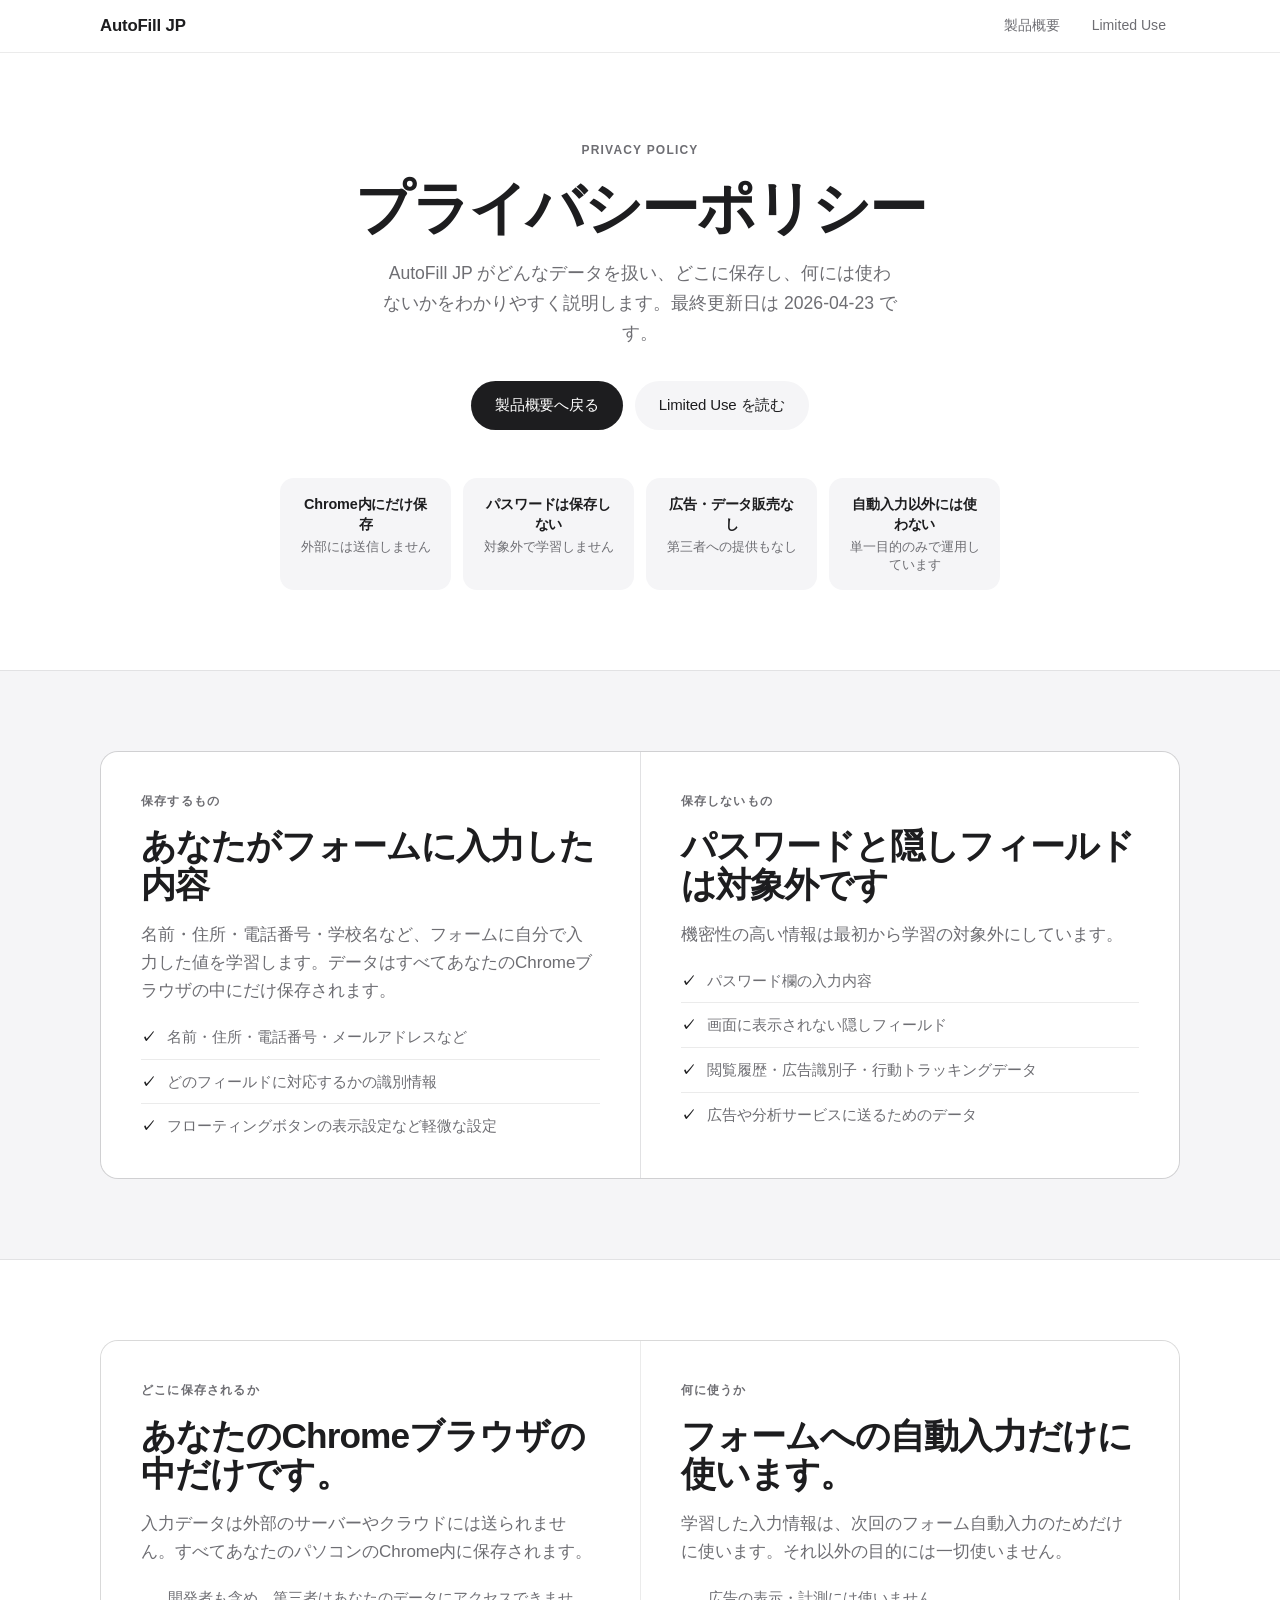
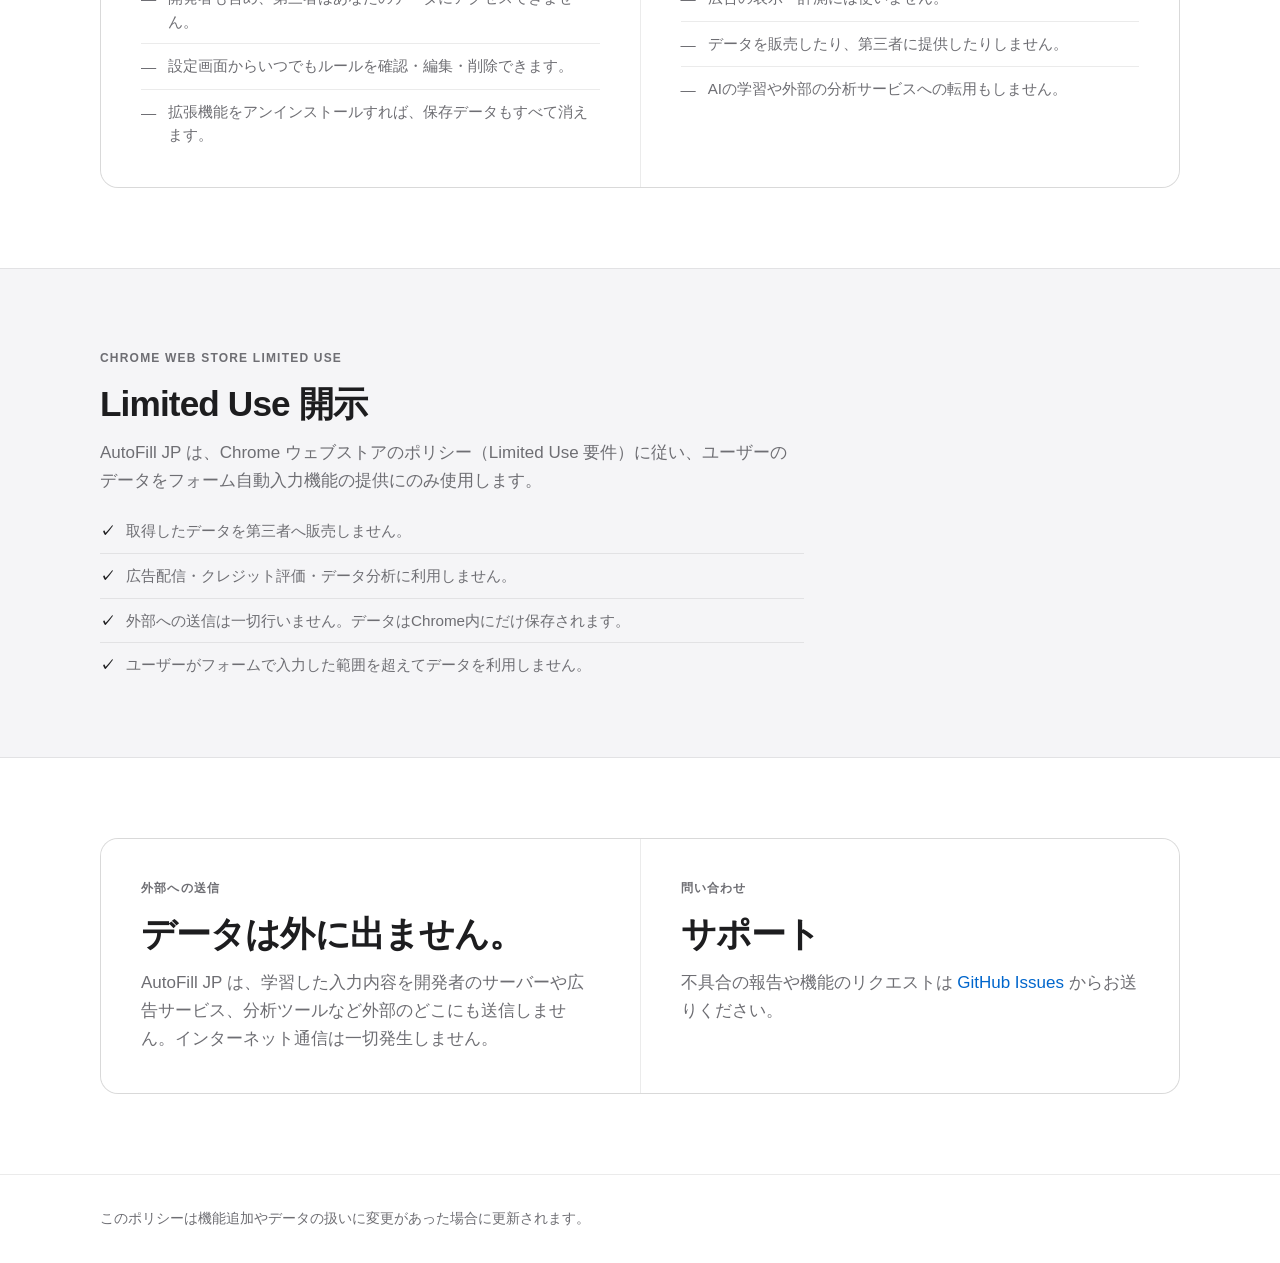
==== commit 7c411277: "Add screenshots to landing page and refine content - Add 3-step usage section with screenshots to in" ====
--- a/docs/privacy.html
+++ b/docs/privacy.html
@@ -25,37 +25,20 @@
     <section class="s-hero">
       <div class="shell">
         <div class="hero">
-          <div class="hero-copy">
-            <p class="eyebrow">Privacy Policy</p>
-            <h1>プライバシーポリシー</h1>
-            <p class="lead">
-              AutoFill JP がどんなデータを扱い、どこに保存し、何には使わないかをわかりやすく説明します。最終更新日は 2026-04-23 です。
-            </p>
-            <div class="hero-actions">
-              <a class="btn primary" href="./index.html">製品概要へ戻る</a>
-              <a class="btn secondary" href="#limited-use">Limited Use を読む</a>
-            </div>
+          <p class="eyebrow">Privacy Policy</p>
+          <h1>プライバシーポリシー</h1>
+          <p class="lead">
+            AutoFill JP がどんなデータを扱い、どこに保存し、何には使わないかをわかりやすく説明します。最終更新日は 2026-04-23 です。
+          </p>
+          <div class="hero-actions">
+            <a class="btn primary" href="./index.html">製品概要へ戻る</a>
+            <a class="btn secondary" href="#limited-use">Limited Use を読む</a>
           </div>
-          <div class="hero-panel">
-            <p class="eyebrow">まとめ</p>
-            <div class="feat-grid">
-              <div class="feat">
-                <p class="feat-title">Chrome内にだけ保存</p>
-                <p class="feat-desc">外部には送信しません</p>
-              </div>
-              <div class="feat">
-                <p class="feat-title">パスワードは保存しない</p>
-                <p class="feat-desc">対象外で学習しません</p>
-              </div>
-              <div class="feat">
-                <p class="feat-title">広告・販売なし</p>
-                <p class="feat-desc">第三者への提供もなし</p>
-              </div>
-              <div class="feat">
-                <p class="feat-title">単一目的のみ</p>
-                <p class="feat-desc">自動入力以外には使いません</p>
-              </div>
-            </div>
+          <div class="hero-points">
+            <div class="hero-point"><strong>Chrome内にだけ保存</strong><span>外部には送信しません</span></div>
+            <div class="hero-point"><strong>パスワードは保存しない</strong><span>対象外で学習しません</span></div>
+            <div class="hero-point"><strong>広告・データ販売なし</strong><span>第三者への提供もなし</span></div>
+            <div class="hero-point"><strong>自動入力以外には使わない</strong><span>単一目的のみで運用しています</span></div>
           </div>
         </div>
       </div>
--- a/docs/site.css
+++ b/docs/site.css
@@ -111,10 +111,9 @@
 /* ── HERO ── */
 
 .hero {
-  display: grid;
-  grid-template-columns: 1.1fr 0.9fr;
-  gap: 64px;
-  align-items: start;
+  text-align: center;
+  max-width: 720px;
+  margin: 0 auto;
 }
 
 .eyebrow {
@@ -172,6 +171,9 @@
   font-size: 1.1rem;
   line-height: 1.7;
   color: var(--muted);
+  max-width: 520px;
+  margin-left: auto;
+  margin-right: auto;
 }
 
 .hero-actions {
@@ -179,6 +181,7 @@
   gap: 12px;
   flex-wrap: wrap;
   margin-top: 32px;
+  justify-content: center;
 }
 
 .btn,
@@ -215,41 +218,71 @@
   color: var(--ink);
 }
 
-/* ── HERO PANEL ── */
-
-.hero-panel {
+/* ── HERO POINTS ── */
+
+.hero-points {
+  display: flex;
+  justify-content: center;
+  flex-wrap: wrap;
+  gap: 12px;
+  margin-top: 48px;
+}
+
+.hero-point {
+  display: flex;
+  flex-direction: column;
+  align-items: center;
+  gap: 4px;
   background: var(--bg-alt);
-  border-radius: var(--radius);
-  padding: 32px;
-}
-
-.feat-grid {
-  display: grid;
-  grid-template-columns: 1fr 1fr;
-  gap: 8px;
-  margin-top: 20px;
-}
-
-.feat {
-  background: var(--bg);
-  border-radius: 10px;
-  padding: 16px 18px;
-}
-
-.feat-title {
-  font-size: 0.88rem;
-  font-weight: 600;
-  color: var(--ink);
-  margin: 0 0 4px;
+  border-radius: 14px;
+  padding: 16px 20px;
+  min-width: 140px;
+  flex: 1;
+  max-width: 200px;
+  text-align: center;
+}
+
+.hero-point strong {
+  font-size: 0.9rem;
+  font-weight: 600;
+  color: var(--ink);
   letter-spacing: -0.01em;
   line-height: 1.4;
 }
 
-.feat-desc {
+.hero-point span {
   font-size: 0.8rem;
   color: var(--muted);
-  margin: 0;
-  line-height: 1.5;
+  line-height: 1.4;
+}
+
+.feat-list {
+  margin: 20px 0 0;
+  padding: 0;
+  list-style: none;
+}
+
+.feat-list li {
+  display: flex;
+  flex-direction: column;
+  gap: 3px;
+  padding: 14px 0;
+  border-bottom: 1px solid var(--line);
+}
+
+.feat-list li:first-child { padding-top: 0; }
+.feat-list li:last-child { border-bottom: none; padding-bottom: 0; }
+
+.feat-list strong {
+  font-size: 0.95rem;
+  font-weight: 600;
+  color: var(--ink);
+  letter-spacing: -0.01em;
+}
+
+.feat-list span {
+  font-size: 0.84rem;
+  color: var(--muted);
 }
 
 /* ── CARD GRID / SPLIT ── */
@@ -428,6 +461,57 @@
   letter-spacing: 0;
 }
 
+/* ── STEPS ── */
+
+.steps {
+  display: grid;
+  grid-template-columns: repeat(3, 1fr);
+  gap: 24px;
+  margin-top: 48px;
+}
+
+.step-num {
+  display: inline-flex;
+  align-items: center;
+  justify-content: center;
+  width: 28px;
+  height: 28px;
+  border-radius: 50%;
+  background: var(--ink);
+  color: #fff;
+  font-size: 0.82rem;
+  font-weight: 700;
+  margin-bottom: 12px;
+  flex-shrink: 0;
+}
+
+.step h3 {
+  margin: 0 0 6px;
+  font-size: 1rem;
+  font-weight: 600;
+}
+
+.step p {
+  font-size: 0.88rem;
+  margin: 0 0 14px;
+}
+
+.step img {
+  width: 100%;
+  border-radius: 10px;
+  border: 1px solid var(--line);
+  display: block;
+}
+
+@media (max-width: 860px) {
+  .steps {
+    grid-template-columns: 1fr;
+    max-width: 520px;
+    margin-left: auto;
+    margin-right: auto;
+  }
+}
+
 /* ── LIMITED USE (prose block) ── */
 
 .prose {
